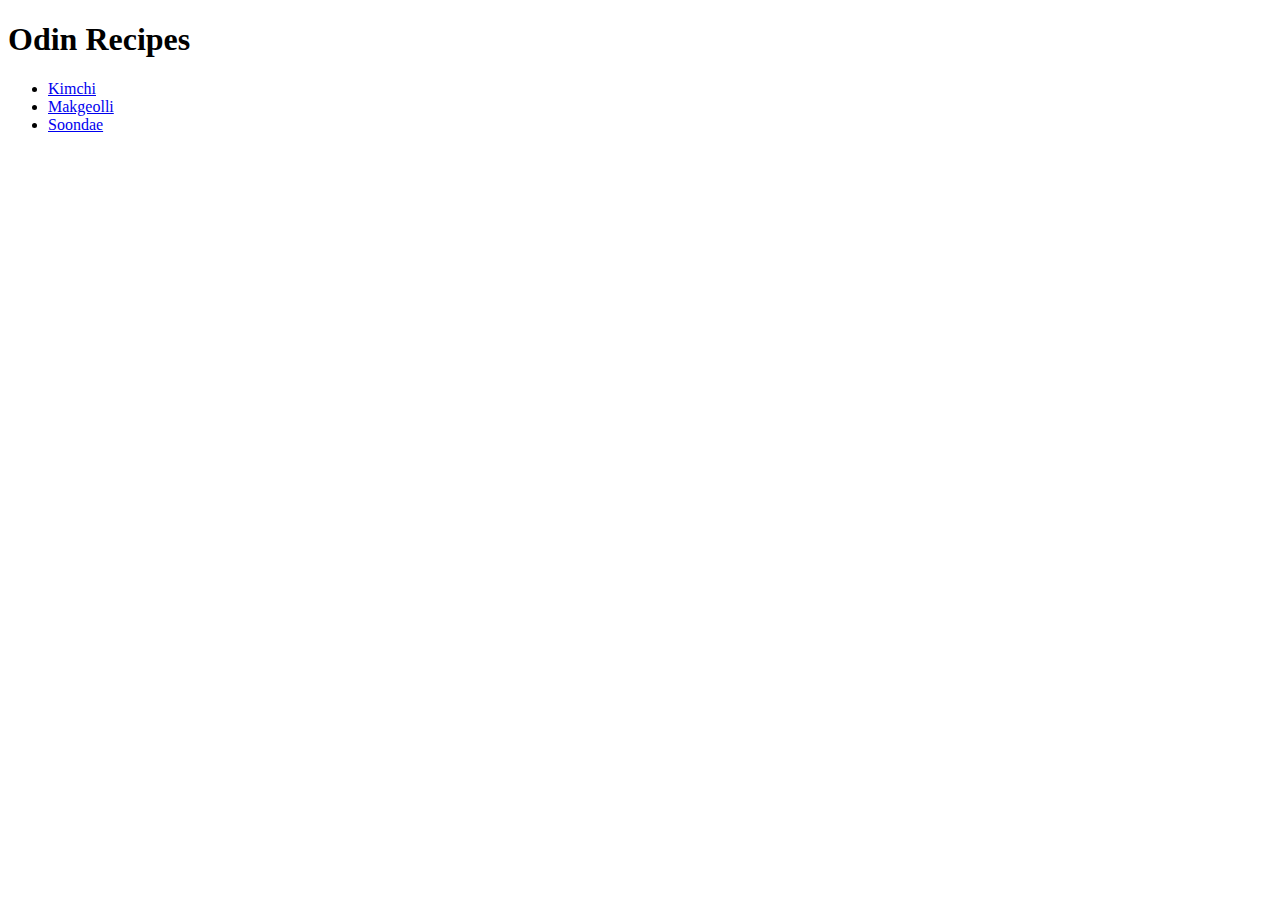
==== index.html @ ef43ea9c "Initial structure and 3 recipes" ====
<!DOCTYPE html>
<html lang="en">
<head>
    <meta charset="UTF-8">
    <meta name="viewport" content="width=device-width, initial-scale=1.0">
    <title>Odin Recipes</title>
</head>
<body>
    <h1>Odin Recipes</h1>
    <ul>
        <li><a href="./recipes/kimchi.html">Kimchi</a></li>
        <li><a href="./recipes/makgeolli.html">Makgeolli</a></li>
        <li><a href="./recipes/soondae.html">Soondae</a></li>
    </ul>
</body>
</html>
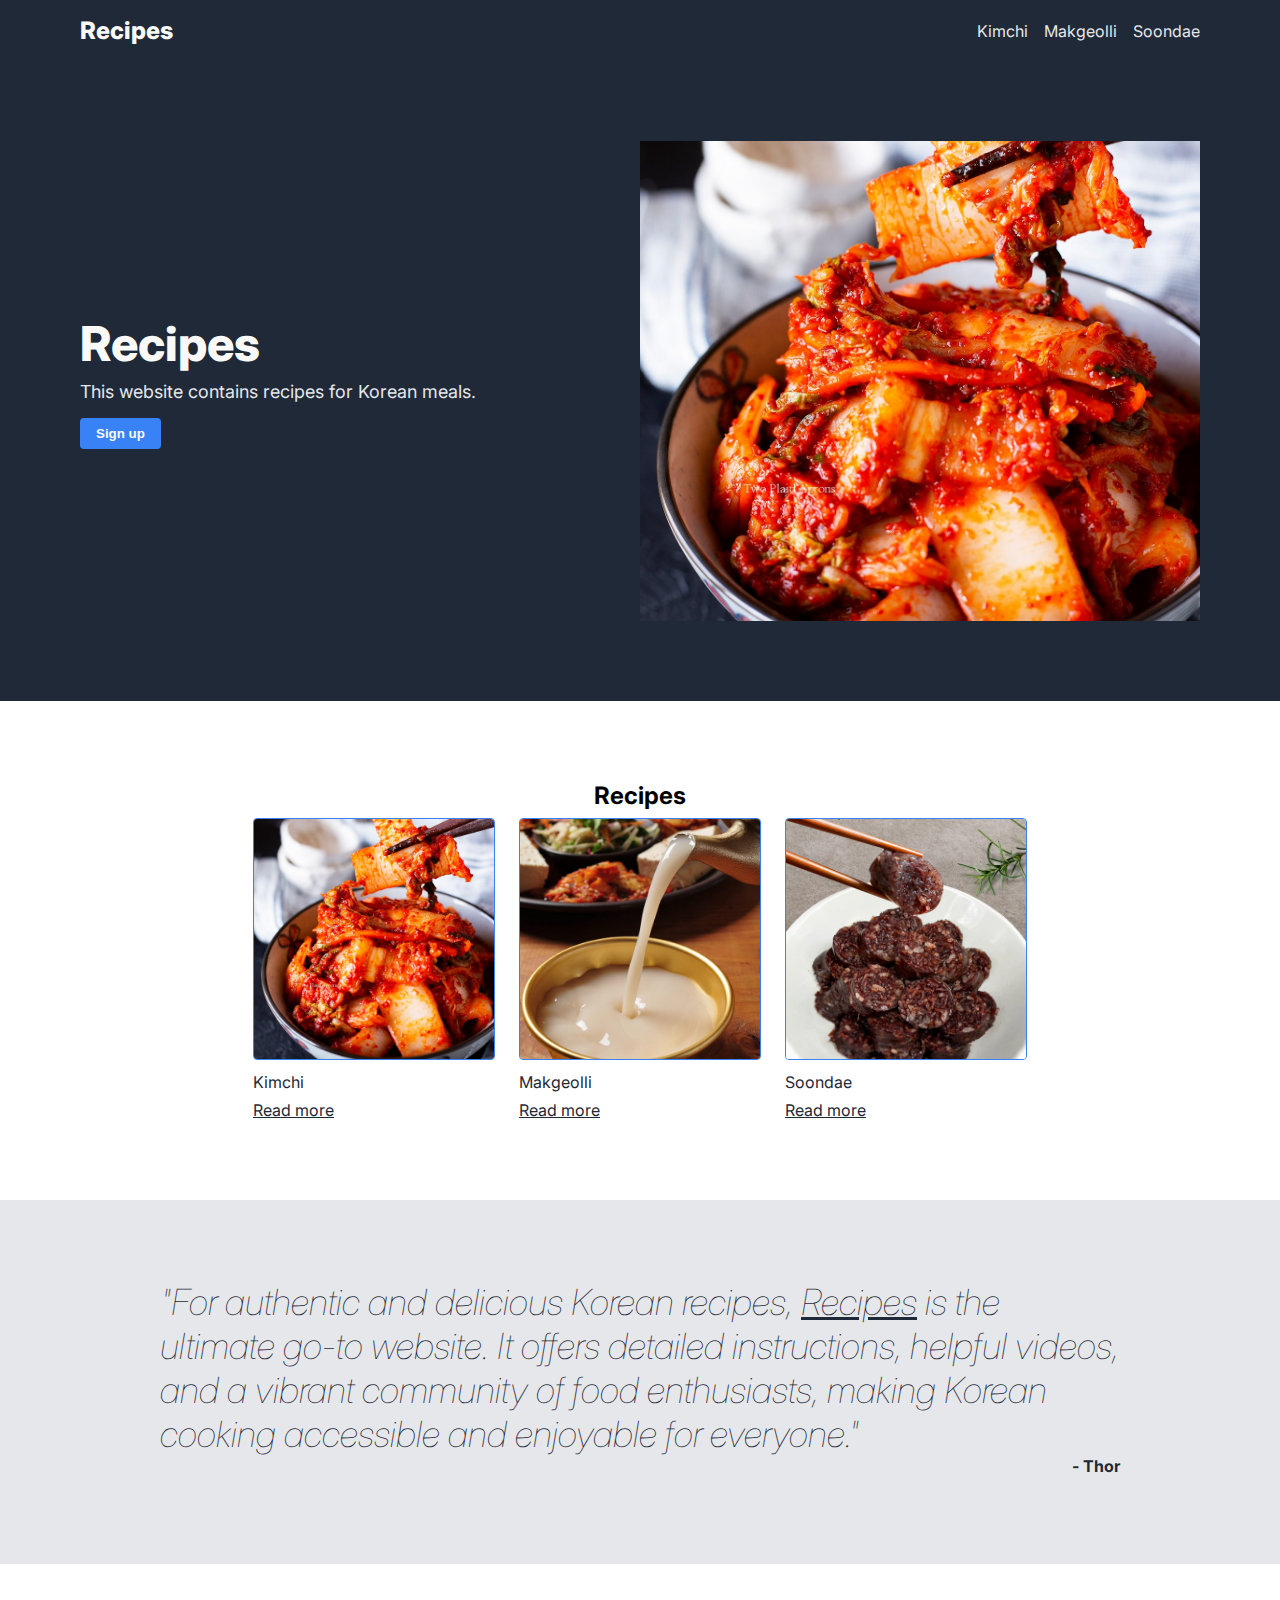
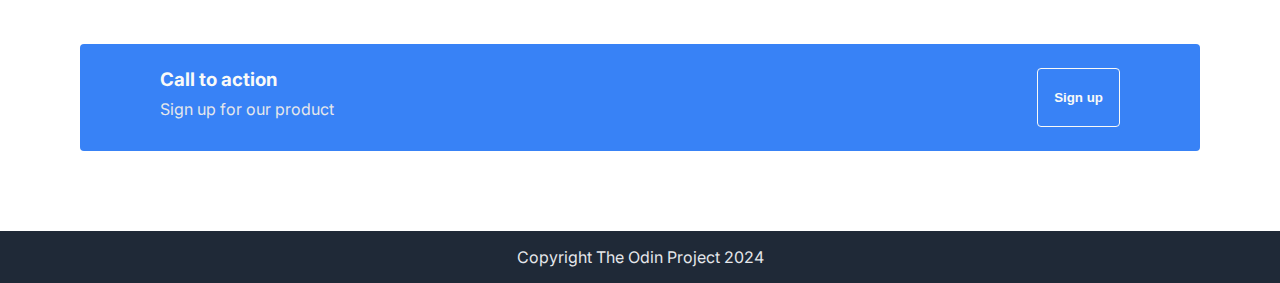
==== commit b52327b0: "Style and structure added" ====
--- a/index.html
+++ b/index.html
@@ -3,14 +3,63 @@
 <head>
     <meta charset="UTF-8">
     <meta name="viewport" content="width=device-width, initial-scale=1.0">
+    <link rel="stylesheet" href="./style.css"/>
     <title>Odin Recipes</title>
 </head>
 <body>
-    <h1>Odin Recipes</h1>
-    <ul>
-        <li><a href="./recipes/kimchi.html">Kimchi</a></li>
-        <li><a href="./recipes/makgeolli.html">Makgeolli</a></li>
-        <li><a href="./recipes/soondae.html">Soondae</a></li>
-    </ul>
+    <header>
+        <p class="Logo">Recipes</p>
+        <div class="header-links">
+            <a href="./recipes/kimchi.html">Kimchi</a>
+            <a href="./recipes/makgeolli.html">Makgeolli</a>
+            <a href="./recipes/soondae.html">Soondae</a>
+        </div>
+    </header>
+    <div class="hero">
+        <div class="hero-item hero-text">
+            <h1>Recipes</h1>
+            <p>This website contains recipes for Korean meals.</p>
+            <button>Sign up</button>
+        </div>
+        <div class="hero-item hero-image">
+            <img src="./images/kimchi.jpg" alt="Kimchi"/>
+        </div>
+    </div>
+    <div class="recipe-information">
+        <h2>Recipes</h2>
+        <div class="recipe-cards">
+            <div class="recipe-card">
+                <img src="./images/kimchi.jpg" alt="Kimchi"/>
+                <p>Kimchi</p>
+                <a href="./recipes/kimchi.html">Read more</a>
+            </div>
+            <div class="recipe-card">
+                <img src="./images/makgeolli.jpg" alt="Makgeolli"/>
+                <p>Makgeolli</p>
+                <a href="./recipes/makgeolli.html">Read more</a>
+            </div>
+            <div class="recipe-card">
+                <img src="./images/soondae.jpg" alt="Soondae"/>
+                <p>Soondae</p>
+                <a href="./recipes/soondae.html">Read more</a>
+            </div>
+        </div>
+    </div>
+    <div class="quote">
+        <blockquote>
+            "For authentic and delicious Korean recipes, <a href="./index.html">Recipes</a> is the ultimate go-to website. It offers detailed instructions, helpful videos, and a vibrant community of food enthusiasts, making Korean cooking accessible and enjoyable for everyone."
+        </blockquote>
+        <p>- Thor</p>
+    </div>
+    <div class="cta-container">
+        <div class="cta">
+            <div class="cta-text content">
+                <h3>Call to action</h3>
+                <p>Sign up for our product</p>
+            </div>
+            <button>Sign up</button>
+        </div>
+    </div>
+    <footer>Copyright The Odin Project 2024</footer>
 </body>
 </html>--- a/style.css
+++ b/style.css
@@ -0,0 +1,173 @@
+/* style.css */
+
+@import url('https://fonts.googleapis.com/css2?family=Inter:wght@100..900&display=swap');
+
+body {
+    font-family: "Inter", sans-serif;
+    font-size: 1rem;
+    margin: 0;
+}
+
+h1, h2, h3, p {
+    margin: 0;
+    margin-bottom: 8px;
+}
+
+header {
+    display: flex;
+    padding: 16px 80px;
+    justify-content: space-between;
+    align-items: center;
+    background-color: #1F2937;
+}
+
+header p {
+    margin: 0;
+    font-weight: 800;
+    color: #F9FAF8;
+    font-size: 24px;
+}
+
+header .header-links {
+    display: flex;
+    gap: 16px;
+}
+
+header .header-links a {
+    color: #e5e7eb;
+    text-decoration: none;
+}
+
+.hero {
+    display: flex;
+    background-color: #1F2937;
+    align-items: center;
+    flex: 1;
+    padding: 80px;
+}
+
+.hero .hero-item {
+    flex: 1;
+}
+
+.hero h1 {
+    font-size: 48px;
+    font-weight: 800;
+    color: #F9FAF8;
+}
+
+.hero p {
+    font-size: 18px;
+    color: #e5e7eb;
+}
+
+.hero button {
+    background-color: #3882F6;
+    color: #F9FAF8;
+    font-weight: 600;
+    padding: 8px 16px;
+    border-radius: 4px;
+    border: none;
+    margin-top: 8px;
+}
+
+.hero .hero-image {
+    display: flex;
+    justify-content: center;
+}
+
+.hero .hero-image img {
+    width: 100%;
+    height: 480px;
+    object-fit: cover;
+}
+
+.recipe-information {
+    display: flex;
+    flex-direction: column;
+    align-items: center;
+    padding: 80px;
+}
+
+.recipe-information .recipe-cards {
+    display: flex;
+    justify-content: center;
+    gap: 24px;
+}
+
+.recipe-information .recipe-cards p, a {
+    color:#1F2937;
+}
+
+.recipe-information .recipe-cards img {
+    width: 240px;
+    height: 240px;
+    object-fit: cover;
+    margin-bottom: 8px;
+    border-radius: 4px;
+    border: 1px solid #3882F6;
+}
+
+.quote {
+    display: flex;
+    flex-direction: column;
+    align-items: end;
+    justify-content: center;
+    padding: 80px 160px;
+    background-color: #e5e7eb;
+}
+
+.quote blockquote {
+    margin: 0;
+    color:#1F2937;
+    font-size: 36px;
+    font-weight: 100;
+    font-style: italic;
+}
+
+.quote p {
+    color: #1F2937;
+    font-weight: bold;
+}
+
+.cta-container {
+    display: flex;
+    padding: 80px;
+}
+
+.cta {
+    display: flex;
+    background-color: #3882F6;
+    border-radius: 4px;
+    padding: 24px 80px;
+    flex: 1;
+}
+
+.cta .cta-text {
+    flex: 1;
+}
+
+.cta h3 {
+    color: #F9FAF8;
+}
+
+.cta p {
+    color: #e5e7eb;
+}
+
+.cta button {
+    background-color: #3882F6;
+    color: #F9FAF8;
+    font-weight: 600;
+    padding: 8px 16px;
+    border-radius: 4px;
+    border: 1px solid #F9FAF8;
+}
+
+footer {
+    padding: 16px;
+    background-color: #1F2937;
+    display: flex;
+    color: #e5e7eb;
+    justify-content: center;
+}